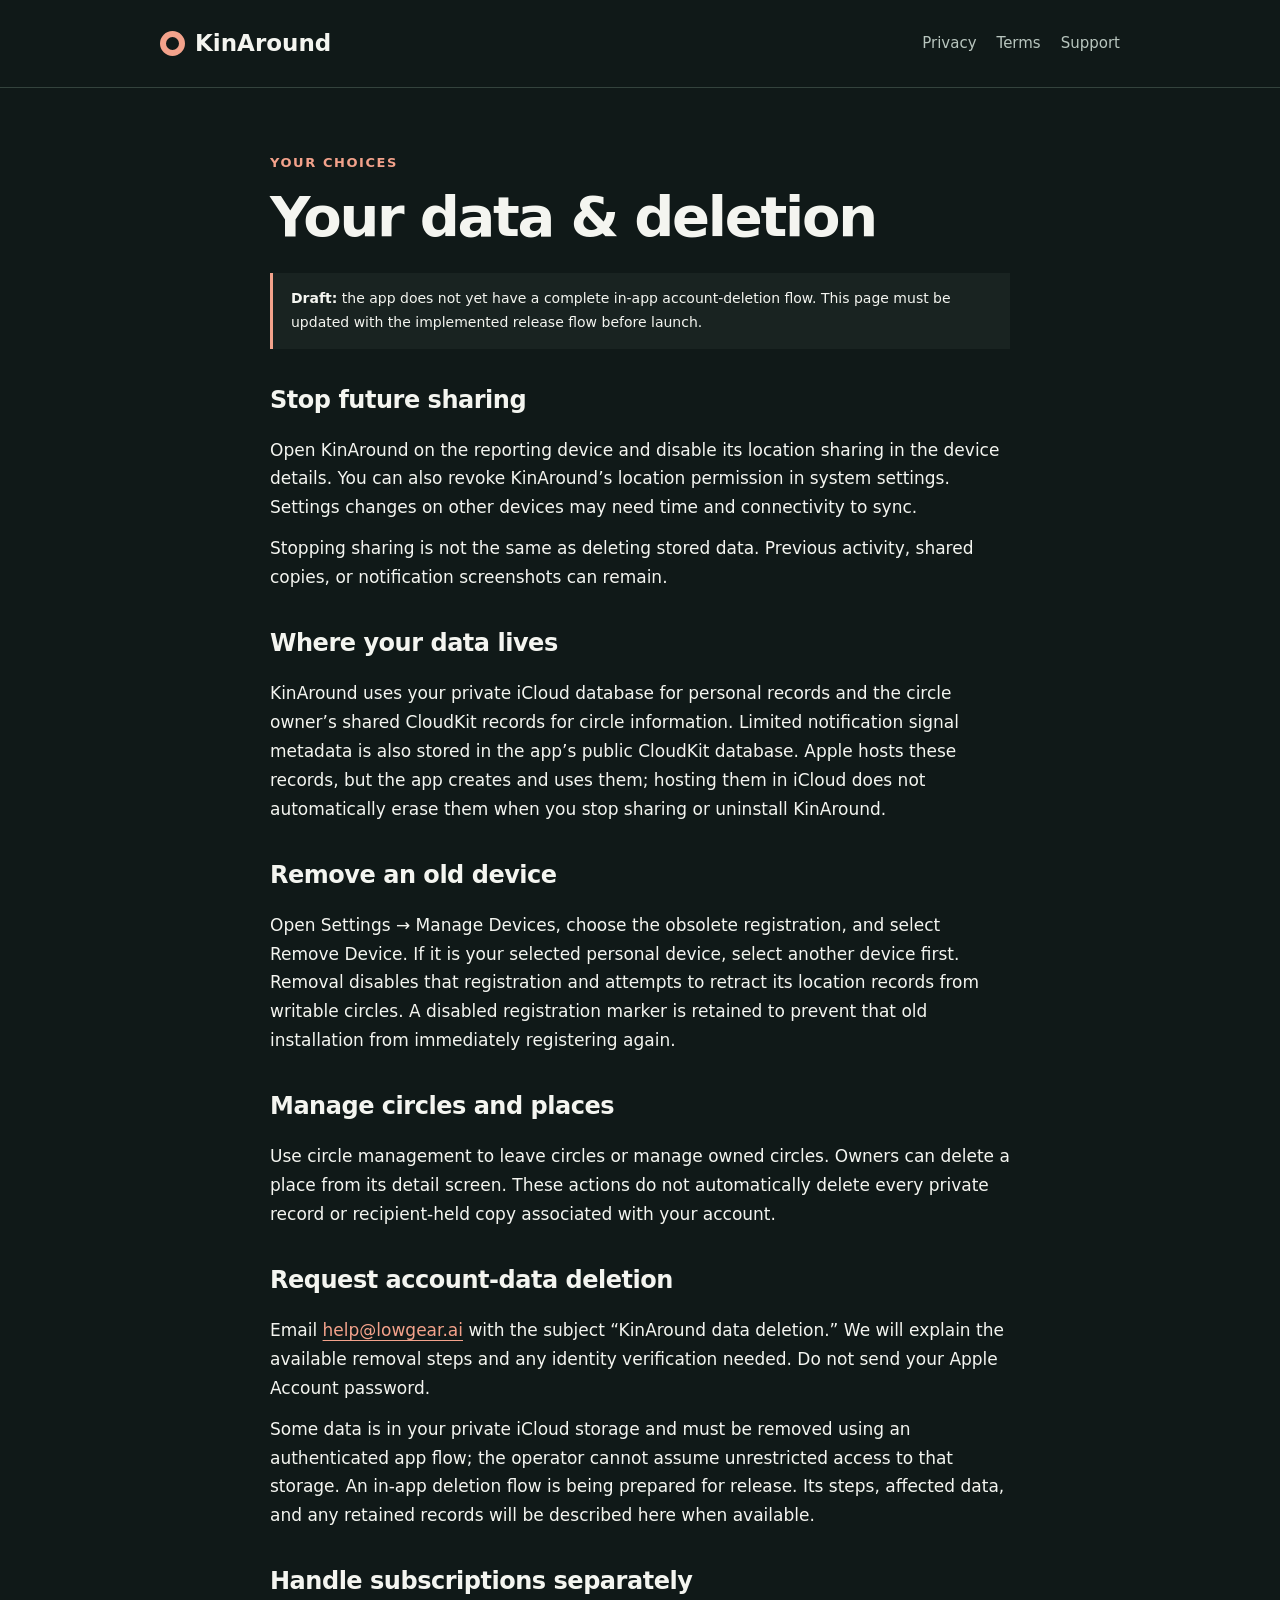
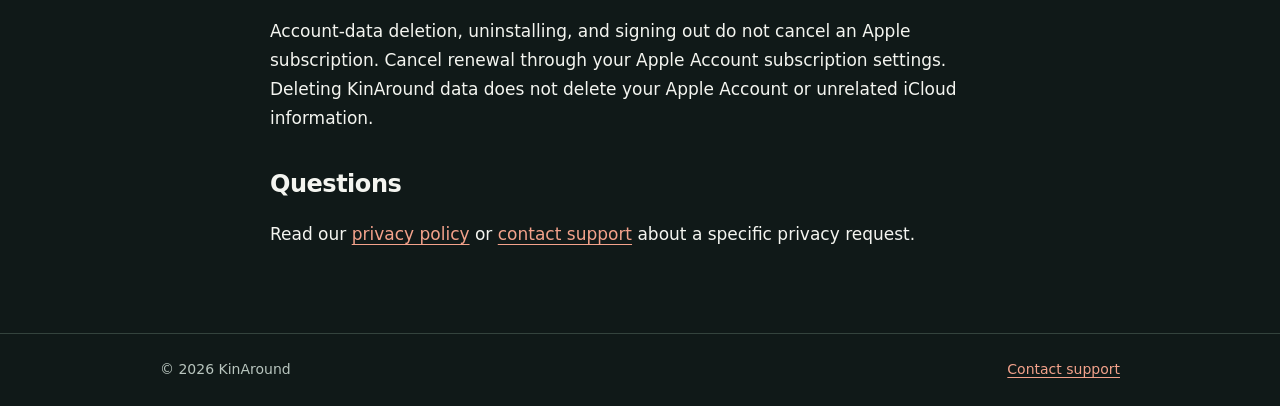
==== delete-account/index.html @ fd7ada47 "support pages for KinAround" ====
<!doctype html>
<html lang="en">
<head>
  <meta charset="utf-8"><meta name="viewport" content="width=device-width, initial-scale=1">
  <meta name="description" content="KinAround sharing controls, removal options, and account-data deletion requests.">
  <title>Your Data &amp; Deletion — KinAround</title><link rel="stylesheet" href="../assets/site.css">
</head>
<body>
  <a class="skip" href="#main">Skip to content</a>
  <header><div class="container header"><a class="brand" href="../"><span class="brand-mark" aria-hidden="true"></span>KinAround</a><nav aria-label="Main navigation"><a href="../privacy/">Privacy</a><a href="../terms/">Terms</a><a href="../support/">Support</a></nav></div></header>
  <main id="main" class="container reading">
    <p class="eyebrow">Your choices</p><h1>Your data &amp; deletion</h1>
    <p class="notice"><strong>Draft:</strong> the app does not yet have a complete in-app account-deletion flow. This page must be updated with the implemented release flow before launch.</p>
    <h2>Stop future sharing</h2>
    <p>Open KinAround on the reporting device and disable its location sharing in the device details. You can also revoke KinAround’s location permission in system settings. Settings changes on other devices may need time and connectivity to sync.</p>
    <p>Stopping sharing is not the same as deleting stored data. Previous activity, shared copies, or notification screenshots can remain.</p>
    <h2>Where your data lives</h2>
    <p>KinAround uses your private iCloud database for personal records and the circle owner’s shared CloudKit records for circle information. Limited notification signal metadata is also stored in the app’s public CloudKit database. Apple hosts these records, but the app creates and uses them; hosting them in iCloud does not automatically erase them when you stop sharing or uninstall KinAround.</p>
    <h2>Remove an old device</h2>
    <p>Open Settings → Manage Devices, choose the obsolete registration, and select Remove Device. If it is your selected personal device, select another device first. Removal disables that registration and attempts to retract its location records from writable circles. A disabled registration marker is retained to prevent that old installation from immediately registering again.</p>
    <h2>Manage circles and places</h2>
    <p>Use circle management to leave circles or manage owned circles. Owners can delete a place from its detail screen. These actions do not automatically delete every private record or recipient-held copy associated with your account.</p>
    <h2>Request account-data deletion</h2>
    <p>Email <a href="mailto:help@lowgear.ai">help@lowgear.ai</a> with the subject “KinAround data deletion.” We will explain the available removal steps and any identity verification needed. Do not send your Apple Account password.</p>
    <p>Some data is in your private iCloud storage and must be removed using an authenticated app flow; the operator cannot assume unrestricted access to that storage. An in-app deletion flow is being prepared for release. Its steps, affected data, and any retained records will be described here when available.</p>
    <h2>Handle subscriptions separately</h2>
    <p>Account-data deletion, uninstalling, and signing out do not cancel an Apple subscription. Cancel renewal through your Apple Account subscription settings. Deleting KinAround data does not delete your Apple Account or unrelated iCloud information.</p>
    <h2>Questions</h2>
    <p>Read our <a href="../privacy/">privacy policy</a> or <a href="../support/#contact">contact support</a> about a specific privacy request.</p>
  </main>
  <footer><div class="container footer"><span>© 2026 KinAround</span><a href="../support/#contact">Contact support</a></div></footer>
</body>
</html>
---- assets/site.css ----
:root {
  color-scheme: dark;
  --background: #101918;
  --surface: #192321;
  --text: #f4f5f0;
  --muted: #b8c5be;
  --accent: #f3a28b;
  --border: #34433d;
}
* { box-sizing: border-box; }
body { margin: 0; background: var(--background); color: var(--text); font: 17px/1.7 system-ui, -apple-system, BlinkMacSystemFont, "Segoe UI", sans-serif; }
a { color: var(--accent); text-underline-offset: .22em; }
a:hover { color: #ffd2c2; }
a:focus-visible, summary:focus-visible { outline: 3px solid var(--accent); outline-offset: 5px; border-radius: 3px; }
.skip { position: absolute; top: -100px; left: 16px; z-index: 2; background: var(--surface); padding: 12px; }
.skip:focus { top: 12px; }
.container { width: min(100% - 40px, 960px); margin: auto; }
header { border-bottom: 1px solid var(--border); }
.header { display: flex; justify-content: space-between; align-items: center; gap: 20px; padding-block: 24px; flex-wrap: wrap; }
.brand { display: inline-flex; align-items: center; gap: 10px; color: var(--text); text-decoration: none; font-weight: 750; font-size: 23px; }
.brand-mark { width: 25px; height: 25px; border: 6px solid var(--accent); border-radius: 50%; }
nav { display: flex; gap: 20px; flex-wrap: wrap; font-size: 15px; }
nav a { color: var(--muted); text-decoration: none; }
nav a[aria-current="page"] { color: var(--accent); }
main { padding-block: 52px 72px; }
.reading { max-width: 740px; }
.eyebrow { color: var(--accent); font-size: 13px; letter-spacing: .12em; text-transform: uppercase; font-weight: 700; }
h1 { font-size: clamp(34px, 6vw, 56px); line-height: 1.12; letter-spacing: -.04em; margin: 12px 0 20px; }
h2 { font-size: 24px; line-height: 1.3; margin-top: 36px; letter-spacing: -.02em; }
h3 { font-size: 19px; margin: 24px 0 8px; }
p { margin-block: 12px; }
.lead { color: var(--muted); font-size: 21px; max-width: 660px; }
.meta, footer { color: var(--muted); font-size: 14px; }
.notice { border-left: 3px solid var(--accent); background: var(--surface); padding: 14px 18px; font-size: 14px; margin: 24px 0; }
.grid { display: grid; grid-template-columns: repeat(2, minmax(0, 1fr)); gap: 18px; margin-top: 36px; }
.card { display: block; border: 1px solid var(--border); background: var(--surface); border-radius: 18px; padding: 24px; text-decoration: none; color: var(--text); }
.card:hover { border-color: var(--accent); color: var(--text); }
.card h2 { margin: 0 0 10px; font-size: 23px; }
.card p { color: var(--muted); font-size: 16px; margin: 0; }
.card .arrow { display: inline-block; margin-top: 16px; color: var(--accent); }
li { padding-left: 4px; margin-block: 8px; }
table { border-collapse: collapse; width: 100%; font-size: 15px; }
th, td { padding: 14px 10px; border-bottom: 1px solid var(--border); text-align: left; vertical-align: top; }
th { color: var(--accent); }
.table-wrap { overflow-x: auto; }
details { border-bottom: 1px solid var(--border); padding-block: 18px; }
summary { cursor: pointer; font-weight: 650; }
details p { color: var(--muted); }
footer { border-top: 1px solid var(--border); padding-block: 24px; }
.footer { display: flex; justify-content: space-between; gap: 20px; flex-wrap: wrap; }
.placeholder { color: var(--accent); overflow-wrap: anywhere; }
@media (max-width: 600px) {
  .grid { grid-template-columns: 1fr; }
  main { padding-top: 36px; }
  nav { gap: 14px; }
  .header { gap: 14px; }
}
@media print {
  :root { color-scheme: light; --background: white; --text: black; --muted: #444; --accent: #333; --surface: #eee; --border: #aaa; }
  header, .skip { display: none; }
  main { padding-block: 0; }
  a { color: black; }
  .container { width: 100%; }
}
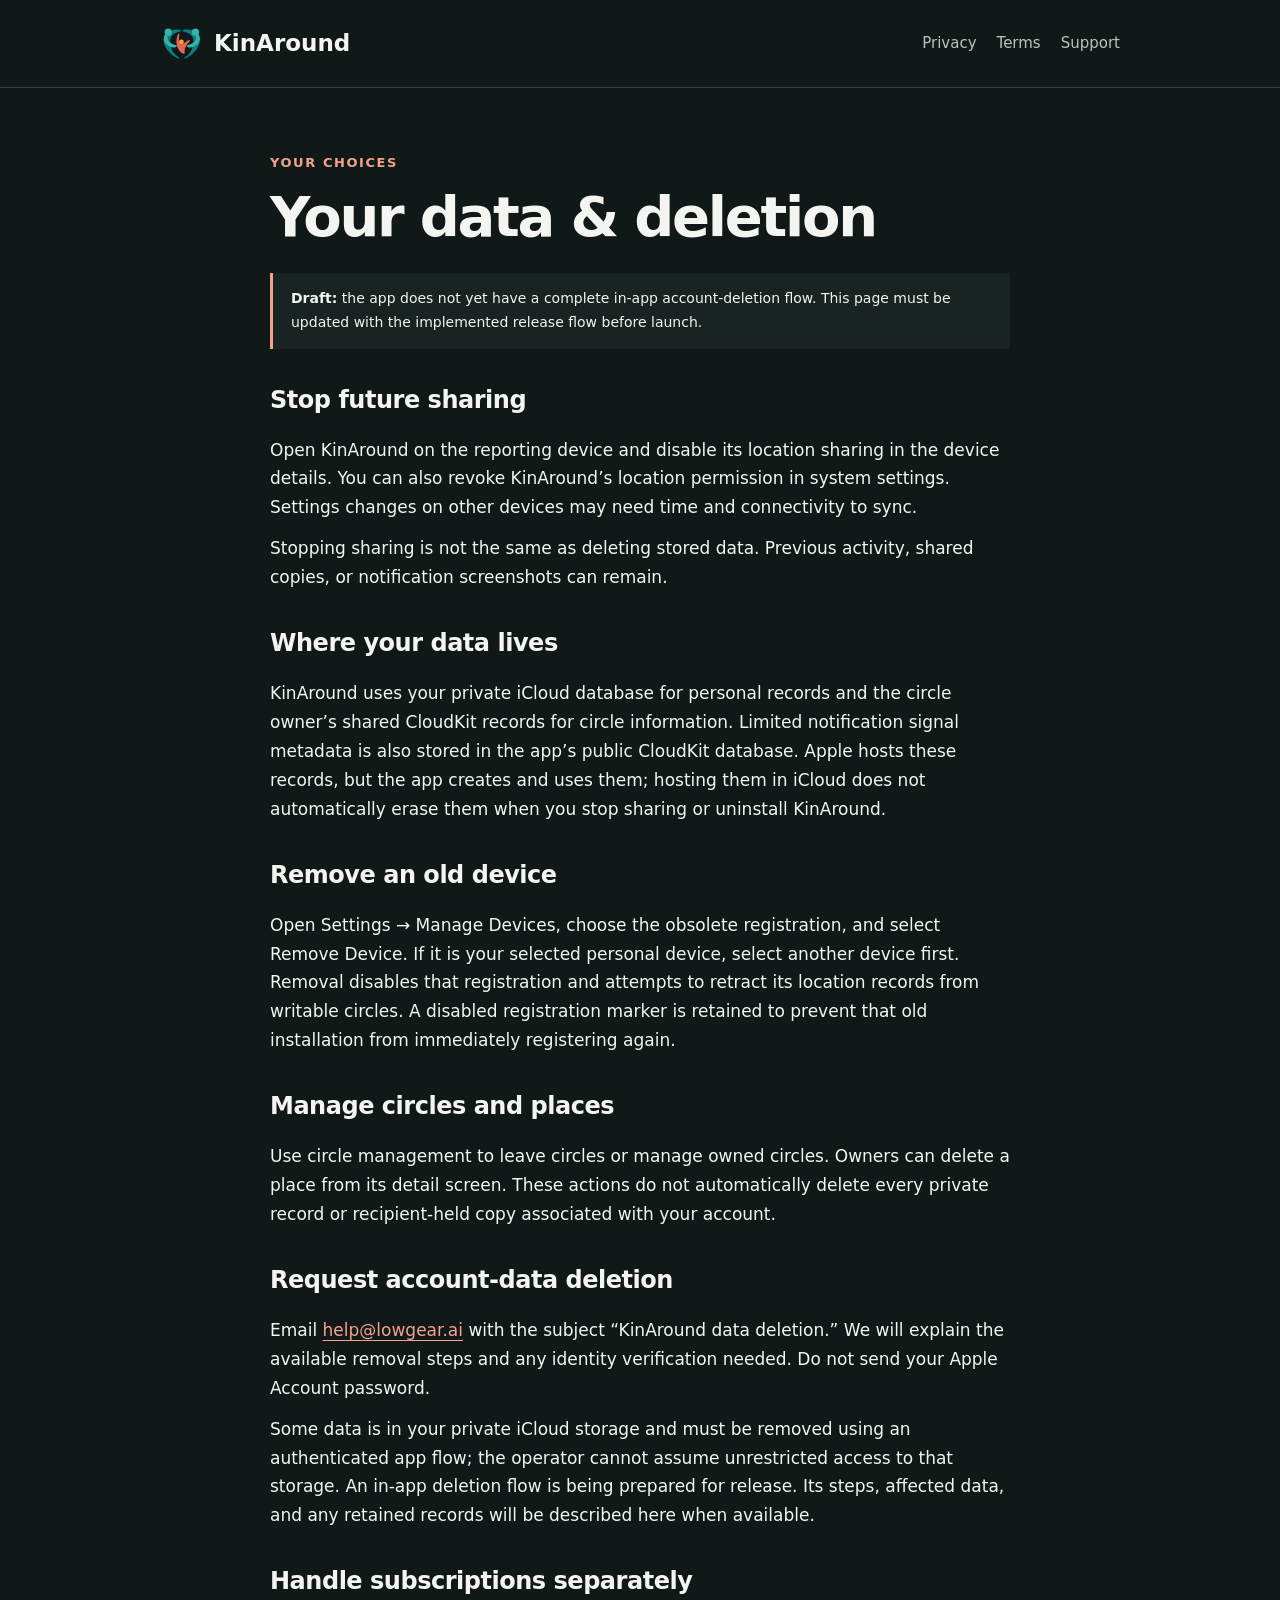
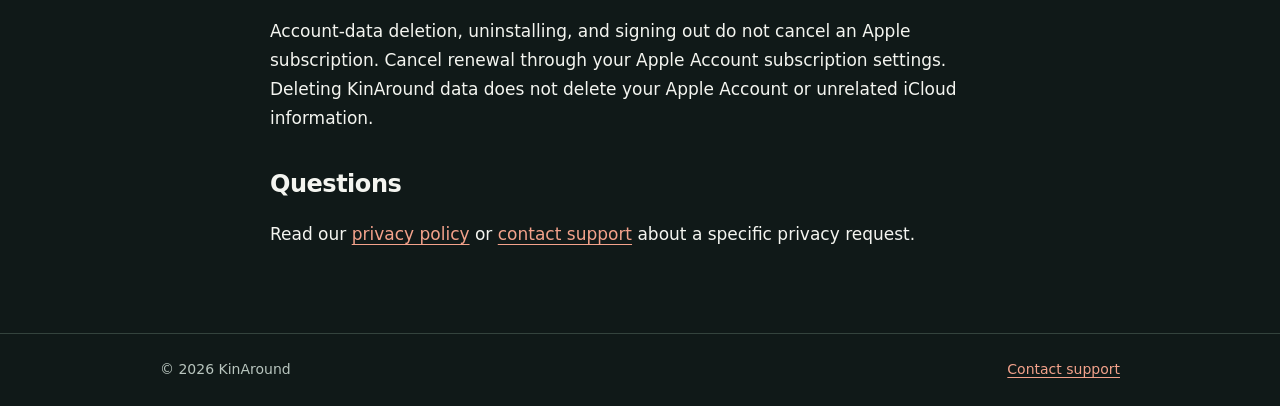
==== commit bf5d32ee: "added logo" ====
--- a/delete-account/index.html
+++ b/delete-account/index.html
@@ -4,10 +4,13 @@
   <meta charset="utf-8"><meta name="viewport" content="width=device-width, initial-scale=1">
   <meta name="description" content="KinAround sharing controls, removal options, and account-data deletion requests.">
   <title>Your Data &amp; Deletion — KinAround</title><link rel="stylesheet" href="../assets/site.css">
+  <link rel="icon" type="image/png" sizes="32x32" href="../assets/favicon-32.png">
+  <link rel="icon" type="image/svg+xml" href="../assets/kinaround-logo.svg">
+  <link rel="apple-touch-icon" sizes="180x180" href="../assets/apple-touch-icon.png">
 </head>
 <body>
   <a class="skip" href="#main">Skip to content</a>
-  <header><div class="container header"><a class="brand" href="../"><span class="brand-mark" aria-hidden="true"></span>KinAround</a><nav aria-label="Main navigation"><a href="../privacy/">Privacy</a><a href="../terms/">Terms</a><a href="../support/">Support</a></nav></div></header>
+  <header><div class="container header"><a class="brand" href="../"><img class="brand-mark" src="../assets/kinaround-logo.svg" width="44" height="35" alt="">KinAround</a><nav aria-label="Main navigation"><a href="../privacy/">Privacy</a><a href="../terms/">Terms</a><a href="../support/">Support</a></nav></div></header>
   <main id="main" class="container reading">
     <p class="eyebrow">Your choices</p><h1>Your data &amp; deletion</h1>
     <p class="notice"><strong>Draft:</strong> the app does not yet have a complete in-app account-deletion flow. This page must be updated with the implemented release flow before launch.</p>
--- a/assets/site.css
+++ b/assets/site.css
@@ -18,7 +18,8 @@
 header { border-bottom: 1px solid var(--border); }
 .header { display: flex; justify-content: space-between; align-items: center; gap: 20px; padding-block: 24px; flex-wrap: wrap; }
 .brand { display: inline-flex; align-items: center; gap: 10px; color: var(--text); text-decoration: none; font-weight: 750; font-size: 23px; }
-.brand-mark { width: 25px; height: 25px; border: 6px solid var(--accent); border-radius: 50%; }
+.brand-mark { width: 44px; height: 35px; object-fit: contain; flex-shrink: 0; }
+.hero-logo { display: block; width: 156px; height: auto; margin-bottom: 28px; }
 nav { display: flex; gap: 20px; flex-wrap: wrap; font-size: 15px; }
 nav a { color: var(--muted); text-decoration: none; }
 nav a[aria-current="page"] { color: var(--accent); }
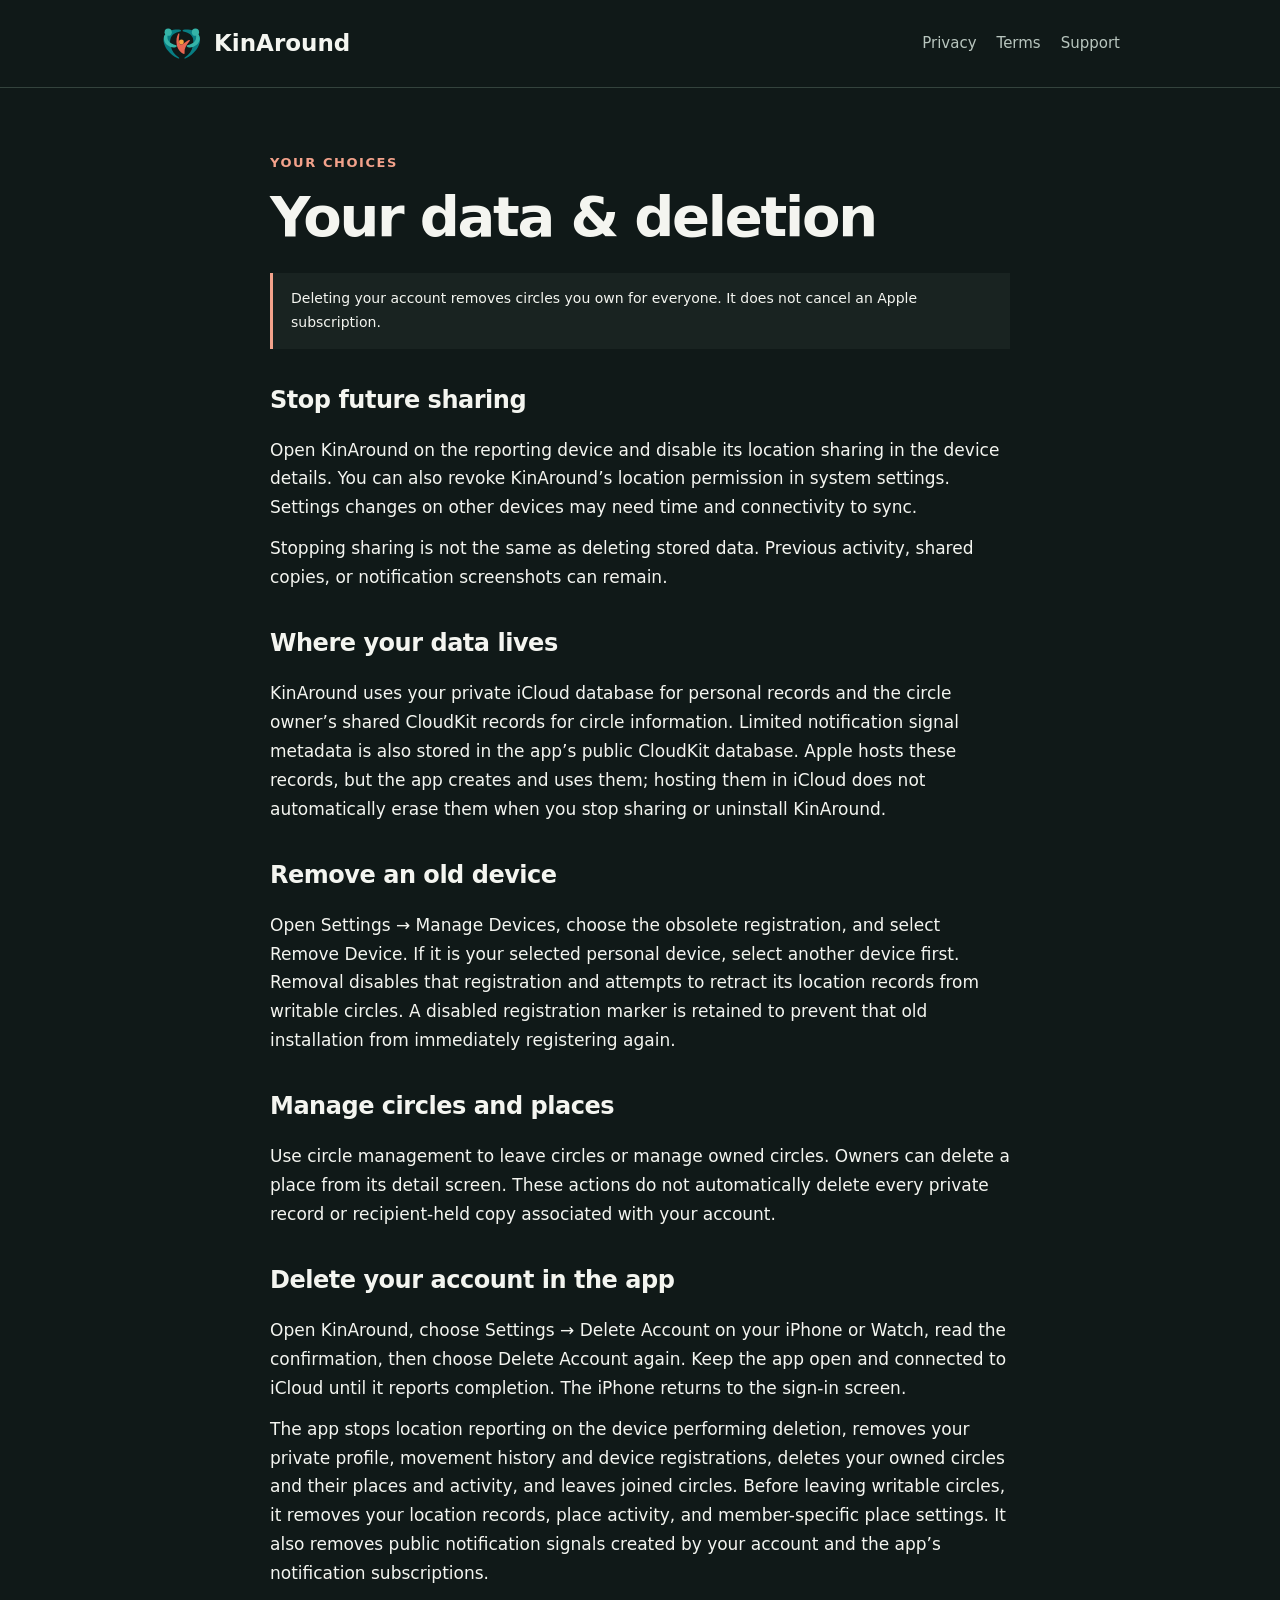
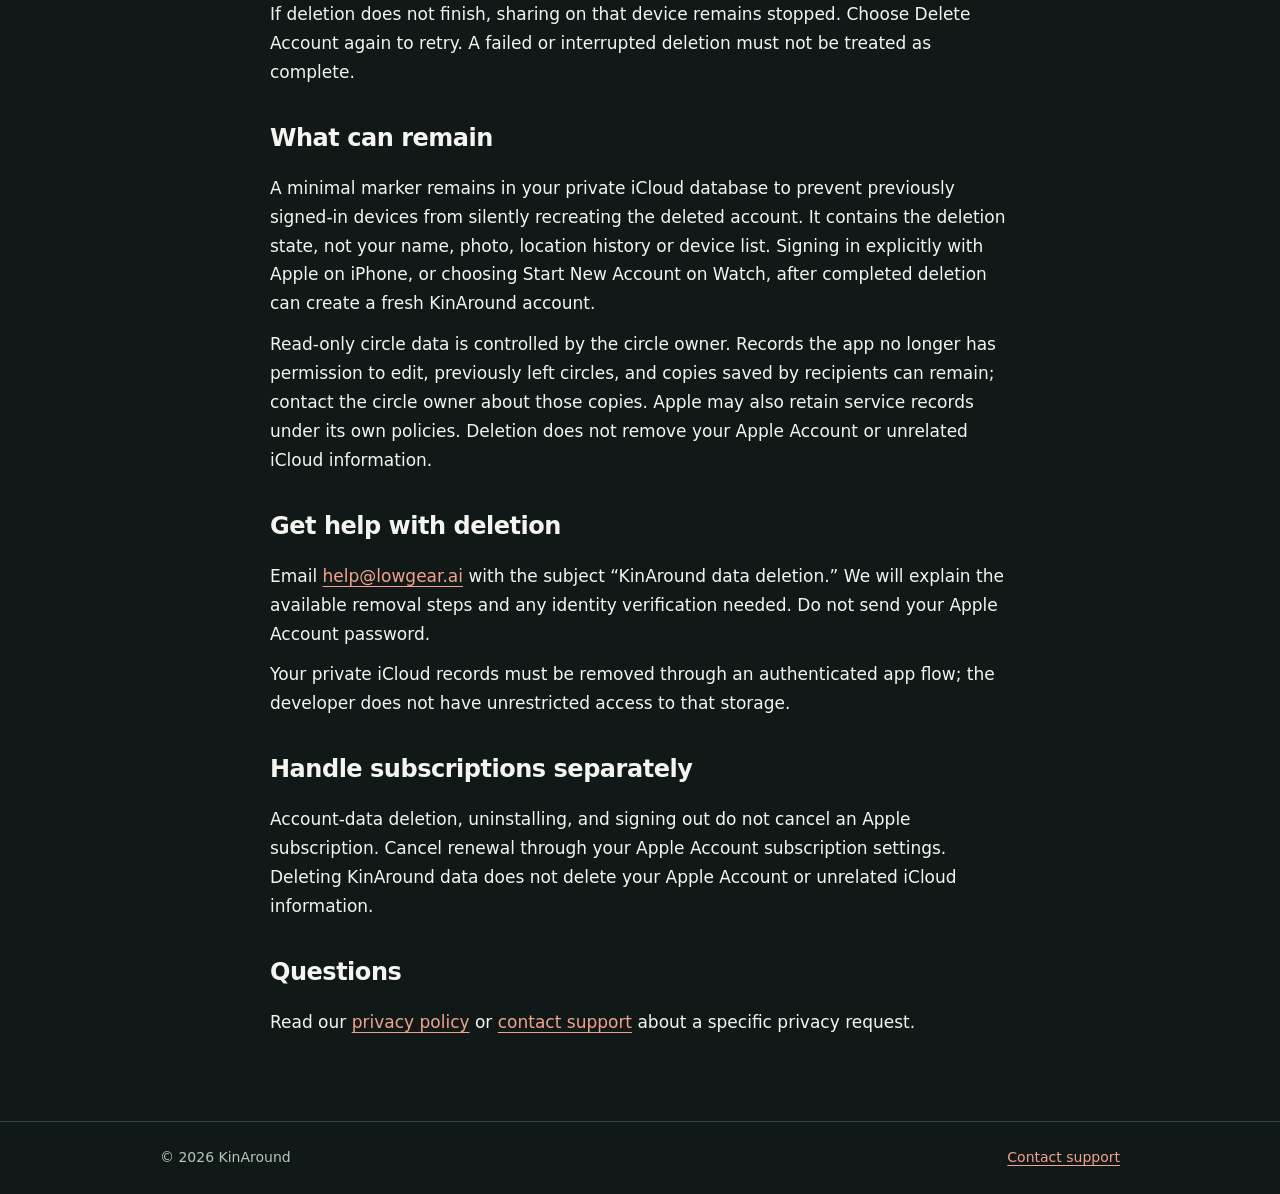
==== commit bbe3b2c9: "Update release policies and add App Store screenshot assets" ====
--- a/delete-account/index.html
+++ b/delete-account/index.html
@@ -13,7 +13,7 @@
   <header><div class="container header"><a class="brand" href="../"><img class="brand-mark" src="../assets/kinaround-logo.svg" width="44" height="35" alt="">KinAround</a><nav aria-label="Main navigation"><a href="../privacy/">Privacy</a><a href="../terms/">Terms</a><a href="../support/">Support</a></nav></div></header>
   <main id="main" class="container reading">
     <p class="eyebrow">Your choices</p><h1>Your data &amp; deletion</h1>
-    <p class="notice"><strong>Draft:</strong> the app does not yet have a complete in-app account-deletion flow. This page must be updated with the implemented release flow before launch.</p>
+    <p class="notice">Deleting your account removes circles you own for everyone. It does not cancel an Apple subscription.</p>
     <h2>Stop future sharing</h2>
     <p>Open KinAround on the reporting device and disable its location sharing in the device details. You can also revoke KinAround’s location permission in system settings. Settings changes on other devices may need time and connectivity to sync.</p>
     <p>Stopping sharing is not the same as deleting stored data. Previous activity, shared copies, or notification screenshots can remain.</p>
@@ -23,9 +23,16 @@
     <p>Open Settings → Manage Devices, choose the obsolete registration, and select Remove Device. If it is your selected personal device, select another device first. Removal disables that registration and attempts to retract its location records from writable circles. A disabled registration marker is retained to prevent that old installation from immediately registering again.</p>
     <h2>Manage circles and places</h2>
     <p>Use circle management to leave circles or manage owned circles. Owners can delete a place from its detail screen. These actions do not automatically delete every private record or recipient-held copy associated with your account.</p>
-    <h2>Request account-data deletion</h2>
+    <h2>Delete your account in the app</h2>
+    <p>Open KinAround, choose Settings → Delete Account on your iPhone or Watch, read the confirmation, then choose Delete Account again. Keep the app open and connected to iCloud until it reports completion. The iPhone returns to the sign-in screen.</p>
+    <p>The app stops location reporting on the device performing deletion, removes your private profile, movement history and device registrations, deletes your owned circles and their places and activity, and leaves joined circles. Before leaving writable circles, it removes your location records, place activity, and member-specific place settings. It also removes public notification signals created by your account and the app’s notification subscriptions.</p>
+    <p>If deletion does not finish, sharing on that device remains stopped. Choose Delete Account again to retry. A failed or interrupted deletion must not be treated as complete.</p>
+    <h2>What can remain</h2>
+    <p>A minimal marker remains in your private iCloud database to prevent previously signed-in devices from silently recreating the deleted account. It contains the deletion state, not your name, photo, location history or device list. Signing in explicitly with Apple on iPhone, or choosing Start New Account on Watch, after completed deletion can create a fresh KinAround account.</p>
+    <p>Read-only circle data is controlled by the circle owner. Records the app no longer has permission to edit, previously left circles, and copies saved by recipients can remain; contact the circle owner about those copies. Apple may also retain service records under its own policies. Deletion does not remove your Apple Account or unrelated iCloud information.</p>
+    <h2>Get help with deletion</h2>
     <p>Email <a href="mailto:help@lowgear.ai">help@lowgear.ai</a> with the subject “KinAround data deletion.” We will explain the available removal steps and any identity verification needed. Do not send your Apple Account password.</p>
-    <p>Some data is in your private iCloud storage and must be removed using an authenticated app flow; the operator cannot assume unrestricted access to that storage. An in-app deletion flow is being prepared for release. Its steps, affected data, and any retained records will be described here when available.</p>
+    <p>Your private iCloud records must be removed through an authenticated app flow; the developer does not have unrestricted access to that storage.</p>
     <h2>Handle subscriptions separately</h2>
     <p>Account-data deletion, uninstalling, and signing out do not cancel an Apple subscription. Cancel renewal through your Apple Account subscription settings. Deleting KinAround data does not delete your Apple Account or unrelated iCloud information.</p>
     <h2>Questions</h2>
